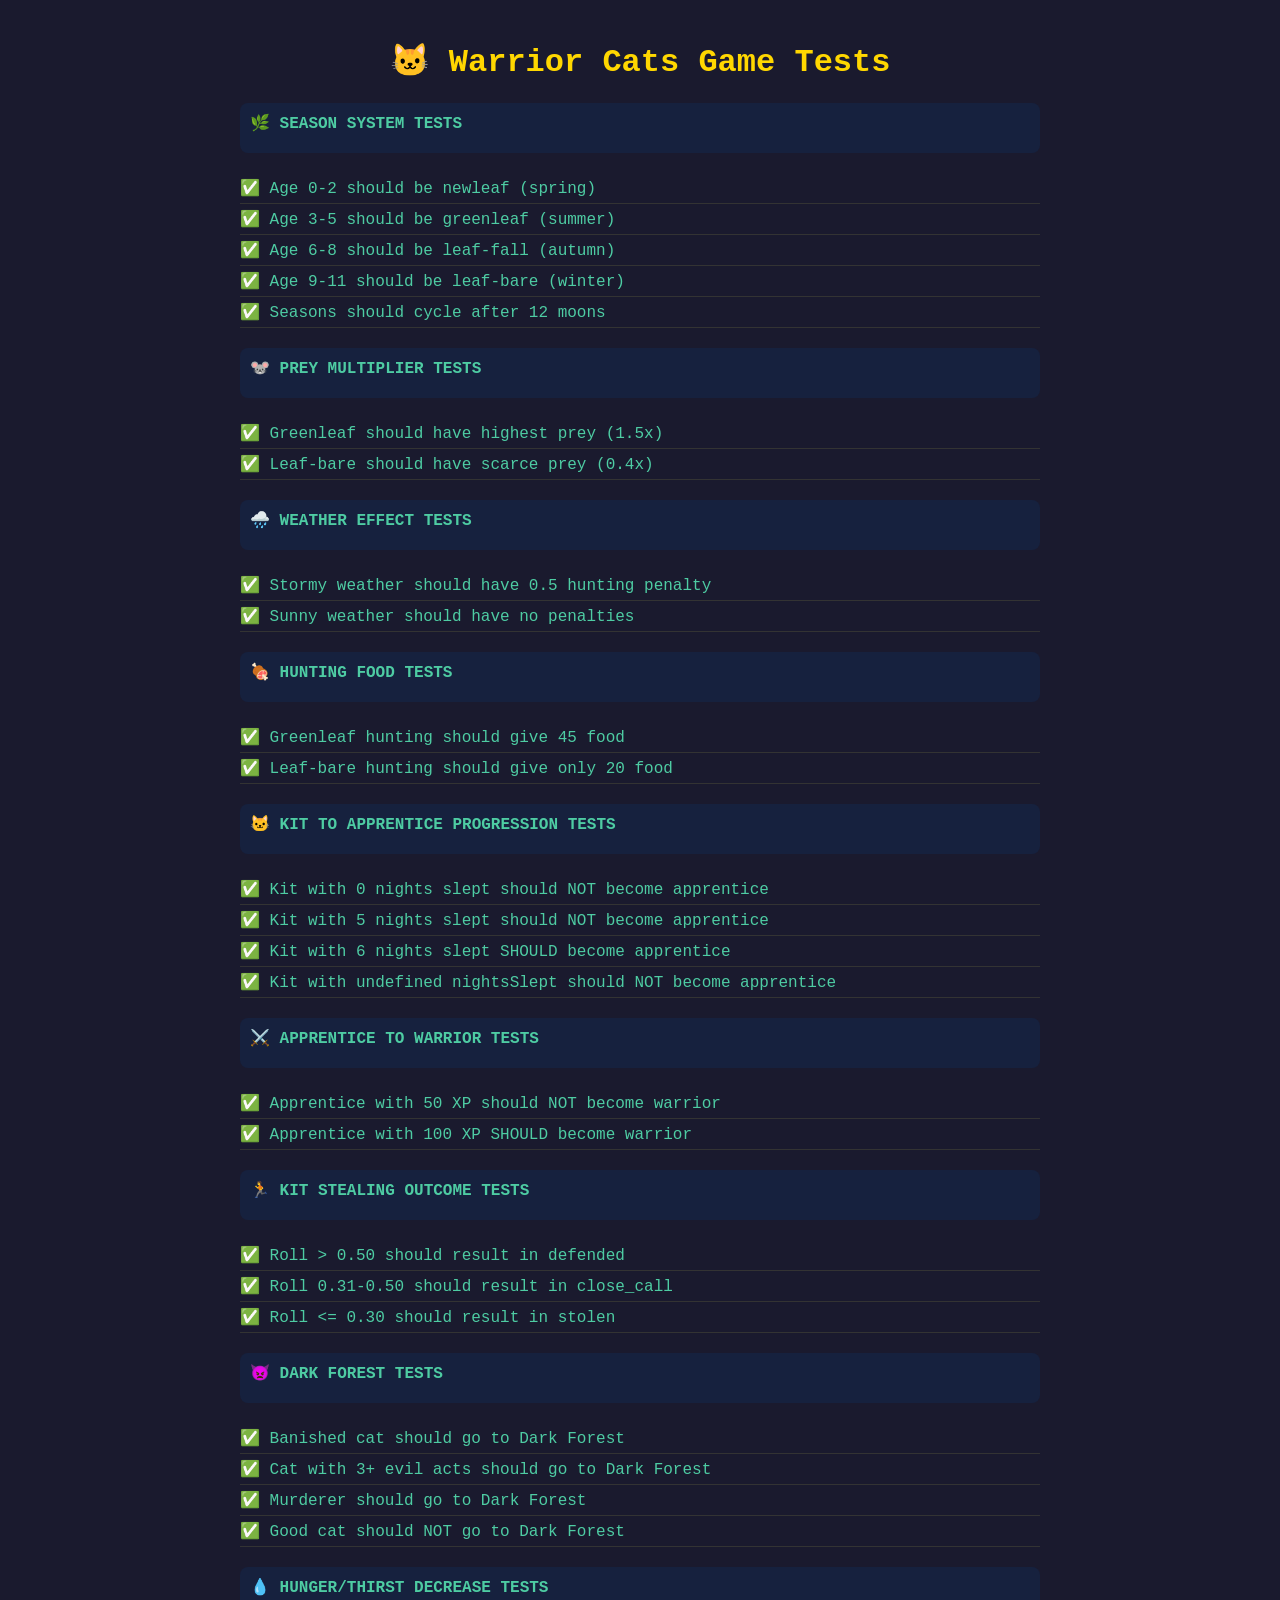
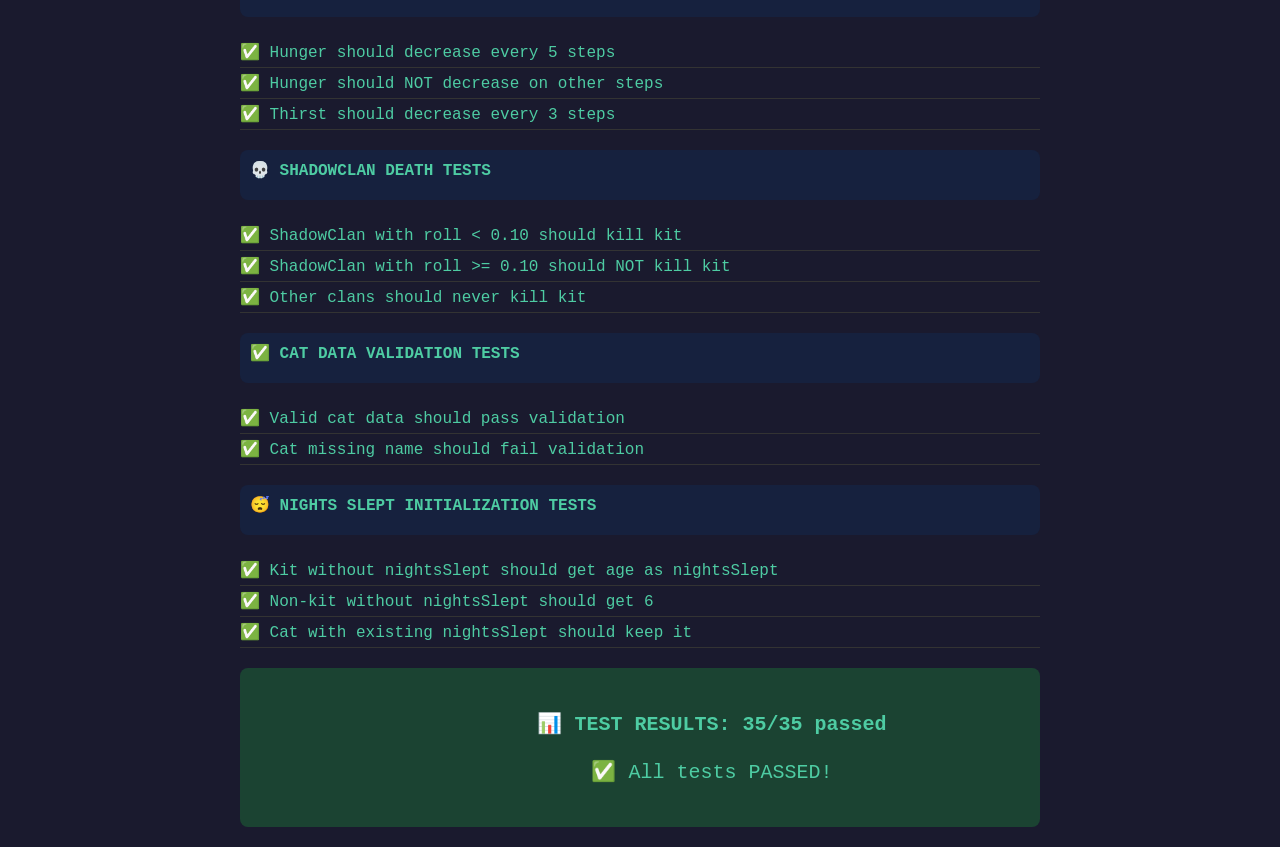
==== tests/test-runner.html @ 6818282a "Add test suite for game logic - Created game-logic.js with pure testable functions - Created browser" ====
<!DOCTYPE html>
<html lang="en">
<head>
    <meta charset="UTF-8">
    <meta name="viewport" content="width=device-width, initial-scale=1.0">
    <title>Warrior Cats Game - Test Suite</title>
    <style>
        body {
            font-family: 'Courier New', monospace;
            background: #1a1a2e;
            color: #eee;
            padding: 20px;
            max-width: 800px;
            margin: 0 auto;
        }
        h1 {
            color: #ffd700;
            text-align: center;
        }
        .test-section {
            margin: 20px 0;
            padding: 10px;
            background: #16213e;
            border-radius: 8px;
        }
        .test-section h2 {
            color: #4ecca3;
            margin: 0 0 10px 0;
            font-size: 16px;
        }
        .test-pass {
            color: #4ecca3;
        }
        .test-fail {
            color: #ff6b6b;
        }
        .test-result {
            padding: 5px 0;
            border-bottom: 1px solid #333;
        }
        .summary {
            font-size: 20px;
            text-align: center;
            padding: 20px;
            margin-top: 20px;
            border-radius: 8px;
        }
        .summary.pass {
            background: #1b4332;
            color: #4ecca3;
        }
        .summary.fail {
            background: #4a1515;
            color: #ff6b6b;
        }
        #output {
            white-space: pre-wrap;
        }
    </style>
</head>
<body>
    <h1>🐱 Warrior Cats Game Tests</h1>
    <div id="output"></div>
    
    <script src="../js/game-logic.js"></script>
    <script>
        // Simple test framework
        let testsRun = 0;
        let testsPassed = 0;
        let testsFailed = 0;
        let currentSection = '';
        const output = document.getElementById('output');
        
        function log(text, className = '') {
            const div = document.createElement('div');
            div.className = className;
            div.textContent = text;
            output.appendChild(div);
        }
        
        function section(name) {
            currentSection = name;
            const div = document.createElement('div');
            div.className = 'test-section';
            div.innerHTML = `<h2>${name}</h2>`;
            output.appendChild(div);
        }
        
        function test(name, fn) {
            testsRun++;
            try {
                fn();
                testsPassed++;
                log(`✅ ${name}`, 'test-result test-pass');
            } catch (error) {
                testsFailed++;
                log(`❌ ${name} - ${error.message}`, 'test-result test-fail');
            }
        }
        
        function assertEqual(actual, expected, message = '') {
            if (actual !== expected) {
                throw new Error(`${message} Expected ${expected}, got ${actual}`);
            }
        }
        
        function assertTrue(value, message = '') {
            if (!value) {
                throw new Error(`${message} Expected true, got ${value}`);
            }
        }
        
        function assertFalse(value, message = '') {
            if (value) {
                throw new Error(`${message} Expected false, got ${value}`);
            }
        }
        
        // ============= RUN TESTS =============
        
        // SEASON TESTS
        section('🌿 SEASON SYSTEM TESTS');
        
        test('Age 0-2 should be newleaf (spring)', () => {
            assertEqual(calculateSeason(0), 'newleaf');
            assertEqual(calculateSeason(1), 'newleaf');
            assertEqual(calculateSeason(2), 'newleaf');
        });
        
        test('Age 3-5 should be greenleaf (summer)', () => {
            assertEqual(calculateSeason(3), 'greenleaf');
            assertEqual(calculateSeason(4), 'greenleaf');
            assertEqual(calculateSeason(5), 'greenleaf');
        });
        
        test('Age 6-8 should be leaf-fall (autumn)', () => {
            assertEqual(calculateSeason(6), 'leaf-fall');
            assertEqual(calculateSeason(7), 'leaf-fall');
            assertEqual(calculateSeason(8), 'leaf-fall');
        });
        
        test('Age 9-11 should be leaf-bare (winter)', () => {
            assertEqual(calculateSeason(9), 'leaf-bare');
            assertEqual(calculateSeason(10), 'leaf-bare');
            assertEqual(calculateSeason(11), 'leaf-bare');
        });
        
        test('Seasons should cycle after 12 moons', () => {
            assertEqual(calculateSeason(12), 'newleaf');
            assertEqual(calculateSeason(15), 'greenleaf');
        });
        
        // PREY TESTS
        section('🐭 PREY MULTIPLIER TESTS');
        
        test('Greenleaf should have highest prey (1.5x)', () => {
            assertEqual(calculatePreyMultiplier('greenleaf'), 1.5);
        });
        
        test('Leaf-bare should have scarce prey (0.4x)', () => {
            assertEqual(calculatePreyMultiplier('leaf-bare'), 0.4);
        });
        
        // WEATHER TESTS
        section('🌧️ WEATHER EFFECT TESTS');
        
        test('Stormy weather should have 0.5 hunting penalty', () => {
            const effect = calculateWeatherEffect('stormy');
            assertEqual(effect.huntingPenalty, 0.5);
            assertEqual(effect.healthDrain, 2);
        });
        
        test('Sunny weather should have no penalties', () => {
            const effect = calculateWeatherEffect('sunny');
            assertEqual(effect.huntingPenalty, 1.0);
            assertEqual(effect.healthDrain, 0);
        });
        
        // HUNTING FOOD TESTS
        section('🍖 HUNTING FOOD TESTS');
        
        test('Greenleaf hunting should give 45 food', () => {
            assertEqual(calculateHuntingFood('greenleaf'), 45);
        });
        
        test('Leaf-bare hunting should give only 20 food', () => {
            assertEqual(calculateHuntingFood('leaf-bare'), 20);
        });
        
        // KIT TO APPRENTICE TESTS
        section('🐱 KIT TO APPRENTICE PROGRESSION TESTS');
        
        test('Kit with 0 nights slept should NOT become apprentice', () => {
            const kit = { rank: 'Kit', nightsSlept: 0 };
            assertFalse(shouldKitBecomeApprentice(kit));
        });
        
        test('Kit with 5 nights slept should NOT become apprentice', () => {
            const kit = { rank: 'Kit', nightsSlept: 5 };
            assertFalse(shouldKitBecomeApprentice(kit));
        });
        
        test('Kit with 6 nights slept SHOULD become apprentice', () => {
            const kit = { rank: 'Kit', nightsSlept: 6 };
            assertTrue(shouldKitBecomeApprentice(kit));
        });
        
        test('Kit with undefined nightsSlept should NOT become apprentice', () => {
            const kit = { rank: 'Kit' };
            assertFalse(shouldKitBecomeApprentice(kit));
        });
        
        // APPRENTICE TO WARRIOR TESTS
        section('⚔️ APPRENTICE TO WARRIOR TESTS');
        
        test('Apprentice with 50 XP should NOT become warrior', () => {
            const apprentice = { rank: 'Apprentice', experience: 50 };
            assertFalse(shouldApprenticeBecomeWarrior(apprentice));
        });
        
        test('Apprentice with 100 XP SHOULD become warrior', () => {
            const apprentice = { rank: 'Apprentice', experience: 100 };
            assertTrue(shouldApprenticeBecomeWarrior(apprentice));
        });
        
        // STEALING TESTS
        section('🏃 KIT STEALING OUTCOME TESTS');
        
        test('Roll > 0.50 should result in defended', () => {
            assertEqual(calculateStealingOutcome(0.51), 'defended');
            assertEqual(calculateStealingOutcome(0.99), 'defended');
        });
        
        test('Roll 0.31-0.50 should result in close_call', () => {
            assertEqual(calculateStealingOutcome(0.31), 'close_call');
            assertEqual(calculateStealingOutcome(0.50), 'close_call');
        });
        
        test('Roll <= 0.30 should result in stolen', () => {
            assertEqual(calculateStealingOutcome(0.30), 'stolen');
            assertEqual(calculateStealingOutcome(0.01), 'stolen');
        });
        
        // DARK FOREST TESTS
        section('👿 DARK FOREST TESTS');
        
        test('Banished cat should go to Dark Forest', () => {
            const cat = { isBanished: true };
            assertTrue(shouldGoToDarkForest(cat));
        });
        
        test('Cat with 3+ evil acts should go to Dark Forest', () => {
            const cat = { evilActs: 3 };
            assertTrue(shouldGoToDarkForest(cat));
        });
        
        test('Murderer should go to Dark Forest', () => {
            const cat = { murderedCat: true };
            assertTrue(shouldGoToDarkForest(cat));
        });
        
        test('Good cat should NOT go to Dark Forest', () => {
            const cat = { evilActs: 0 };
            assertFalse(shouldGoToDarkForest(cat));
        });
        
        // HUNGER/THIRST TESTS
        section('💧 HUNGER/THIRST DECREASE TESTS');
        
        test('Hunger should decrease every 5 steps', () => {
            assertEqual(calculateHungerDecrease(5), 1);
            assertEqual(calculateHungerDecrease(10), 1);
        });
        
        test('Hunger should NOT decrease on other steps', () => {
            assertEqual(calculateHungerDecrease(1), 0);
            assertEqual(calculateHungerDecrease(3), 0);
        });
        
        test('Thirst should decrease every 3 steps', () => {
            assertEqual(calculateThirstDecrease(3), 1);
            assertEqual(calculateThirstDecrease(6), 1);
        });
        
        // SHADOWCLAN TESTS
        section('💀 SHADOWCLAN DEATH TESTS');
        
        test('ShadowClan with roll < 0.10 should kill kit', () => {
            assertTrue(shouldShadowClanKillKit('shadow', 0.05));
        });
        
        test('ShadowClan with roll >= 0.10 should NOT kill kit', () => {
            assertFalse(shouldShadowClanKillKit('shadow', 0.10));
        });
        
        test('Other clans should never kill kit', () => {
            assertFalse(shouldShadowClanKillKit('thunder', 0.01));
            assertFalse(shouldShadowClanKillKit('river', 0.01));
        });
        
        // VALIDATION TESTS
        section('✅ CAT DATA VALIDATION TESTS');
        
        test('Valid cat data should pass validation', () => {
            const cat = { name: 'Stormkit', rank: 'Kit', age: 0, health: 100, hunger: 100, thirst: 100 };
            const result = validateCatData(cat);
            assertTrue(result.valid);
        });
        
        test('Cat missing name should fail validation', () => {
            const cat = { rank: 'Kit', age: 0, health: 100, hunger: 100, thirst: 100 };
            const result = validateCatData(cat);
            assertFalse(result.valid);
        });
        
        // NIGHTS SLEPT TESTS
        section('😴 NIGHTS SLEPT INITIALIZATION TESTS');
        
        test('Kit without nightsSlept should get age as nightsSlept', () => {
            const kit = { rank: 'Kit', age: 3 };
            assertEqual(initializeNightsSlept(kit), 3);
        });
        
        test('Non-kit without nightsSlept should get 6', () => {
            const warrior = { rank: 'Warrior', age: 20 };
            assertEqual(initializeNightsSlept(warrior), 6);
        });
        
        test('Cat with existing nightsSlept should keep it', () => {
            const kit = { rank: 'Kit', age: 5, nightsSlept: 2 };
            assertEqual(initializeNightsSlept(kit), 2);
        });
        
        // SUMMARY
        const summaryDiv = document.createElement('div');
        summaryDiv.className = `summary ${testsFailed > 0 ? 'fail' : 'pass'}`;
        summaryDiv.innerHTML = `
            <strong>📊 TEST RESULTS: ${testsPassed}/${testsRun} passed</strong><br>
            ${testsFailed > 0 ? `❌ ${testsFailed} tests FAILED` : '✅ All tests PASSED!'}
        `;
        output.appendChild(summaryDiv);
    </script>
</body>
</html>
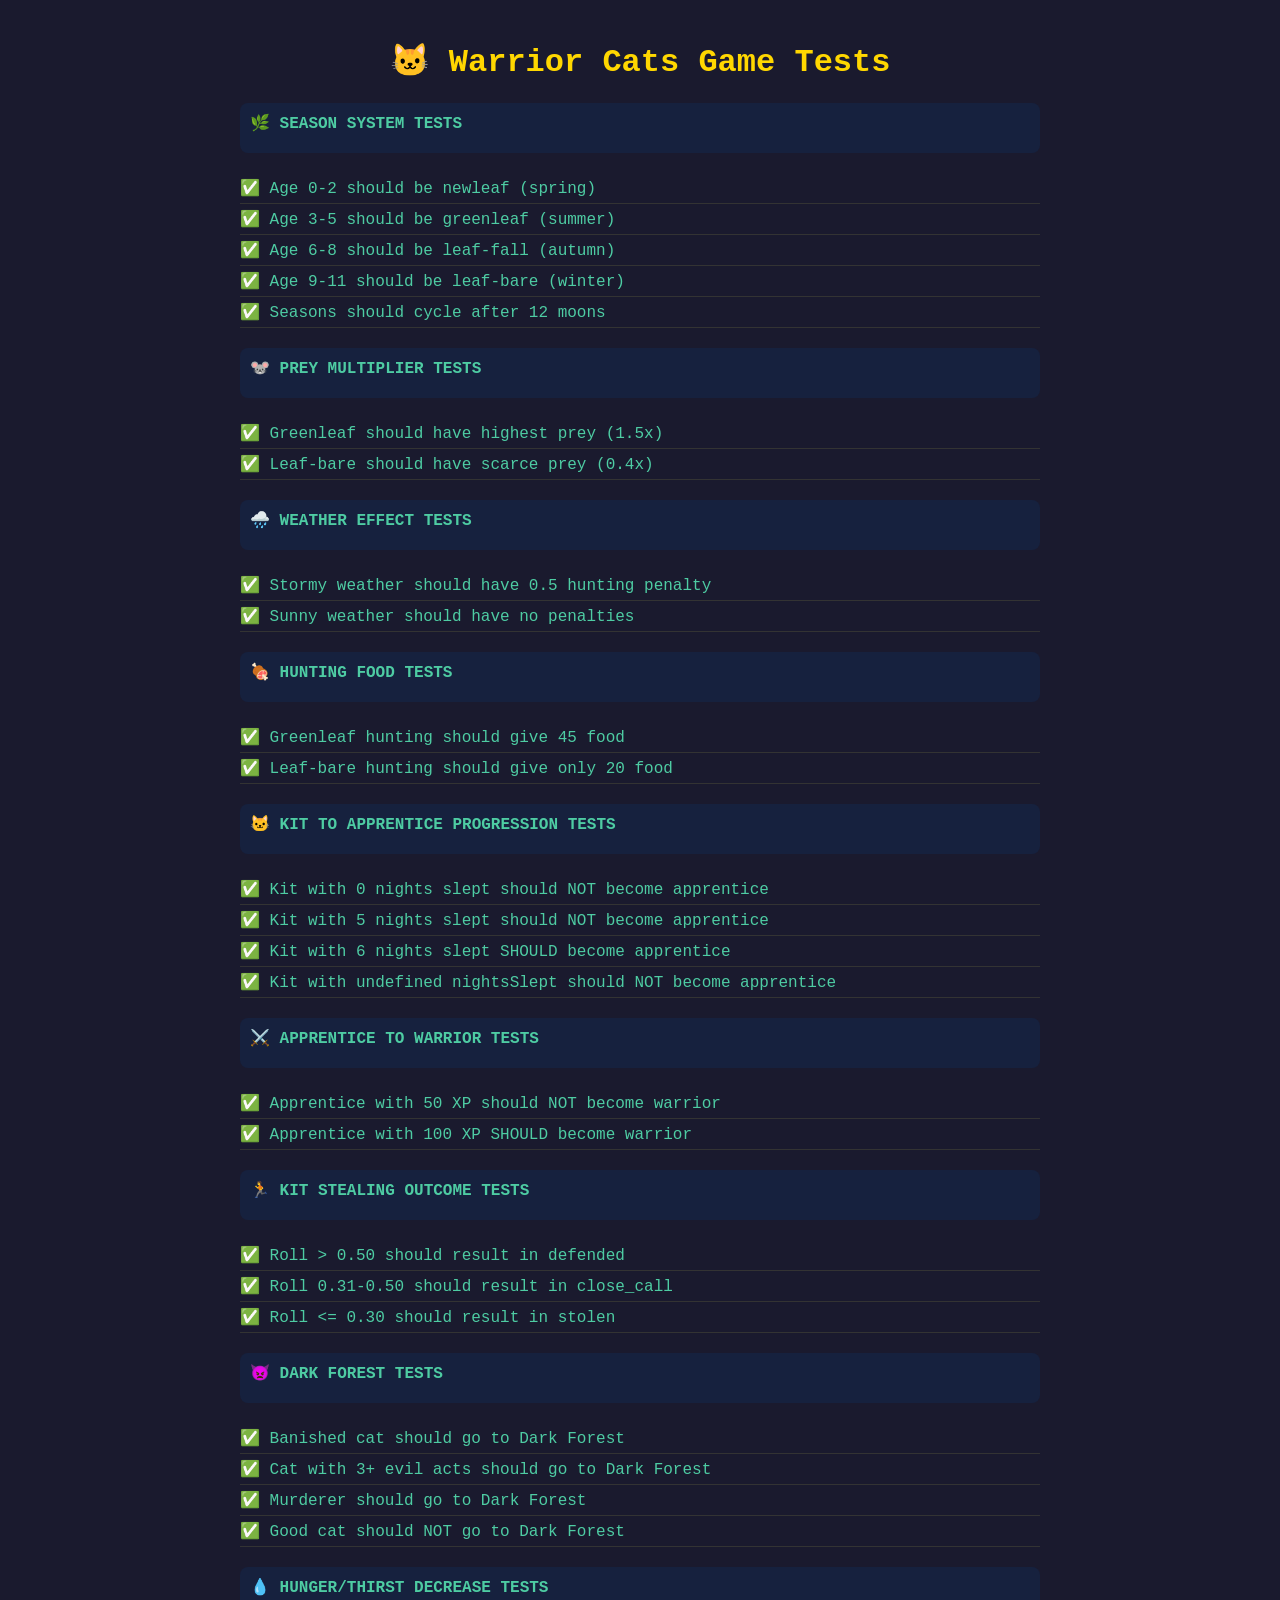
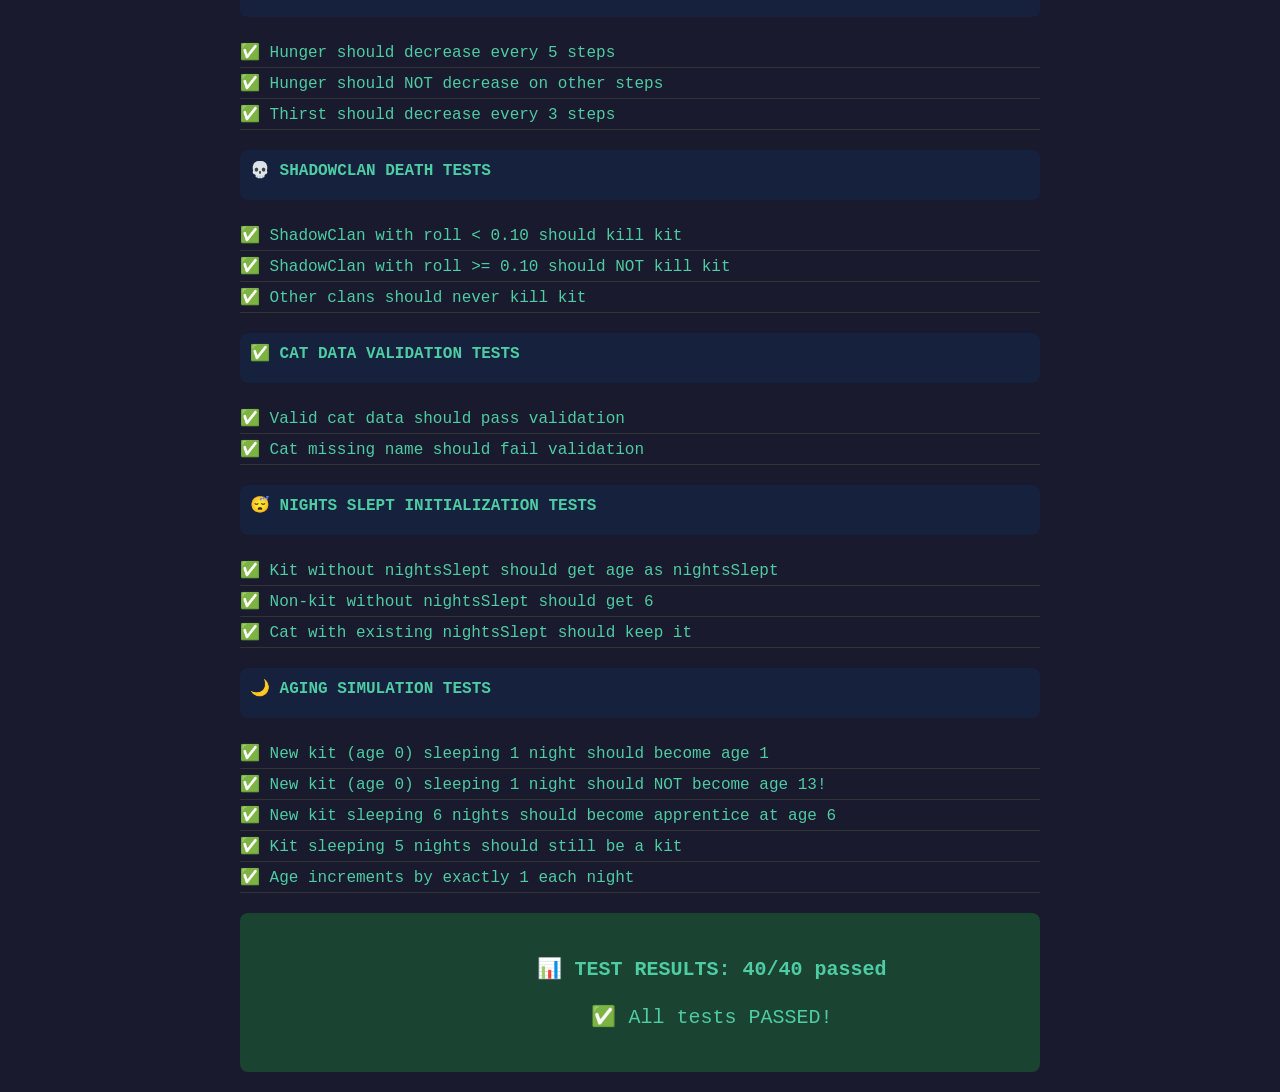
==== commit 2aeedb14: "Fix aging bug and add aging tests IMPORTANT CHANGES: - Kit becomes apprentice at 6 moons (after 6 sl" ====
--- a/tests/test-runner.html
+++ b/tests/test-runner.html
@@ -331,6 +331,47 @@
             assertEqual(initializeNightsSlept(kit), 2);
         });
         
+        // AGING SIMULATION TESTS (THE MOST IMPORTANT!)
+        section('🌙 AGING SIMULATION TESTS');
+        
+        test('New kit (age 0) sleeping 1 night should become age 1', () => {
+            const kit = { rank: 'Kit', age: 0, nightsSlept: 0 };
+            const result = simulateSleepOneNight(kit);
+            assertEqual(result.age, 1);
+            assertEqual(result.nightsSlept, 1);
+        });
+        
+        test('New kit (age 0) sleeping 1 night should NOT become age 13!', () => {
+            const kit = { rank: 'Kit', age: 0, nightsSlept: 0 };
+            const result = simulateSleepOneNight(kit);
+            assertTrue(result.age < 10);
+        });
+        
+        test('New kit sleeping 6 nights should become apprentice at age 6', () => {
+            const kit = { rank: 'Kit', age: 0, nightsSlept: 0 };
+            const result = simulateSleepNights(kit, 6);
+            assertEqual(result.age, 6);
+            assertEqual(result.nightsSlept, 6);
+            assertEqual(result.rank, 'Apprentice');
+        });
+        
+        test('Kit sleeping 5 nights should still be a kit', () => {
+            const kit = { rank: 'Kit', age: 0, nightsSlept: 0 };
+            const result = simulateSleepNights(kit, 5);
+            assertEqual(result.age, 5);
+            assertEqual(result.rank, 'Kit');
+        });
+        
+        test('Age increments by exactly 1 each night', () => {
+            let cat = { rank: 'Kit', age: 0, nightsSlept: 0 };
+            let result = simulateSleepOneNight(cat);
+            assertEqual(result.age, 1);
+            result = simulateSleepOneNight({ ...cat, age: result.age, nightsSlept: result.nightsSlept });
+            assertEqual(result.age, 2);
+            result = simulateSleepOneNight({ ...cat, age: result.age, nightsSlept: result.nightsSlept });
+            assertEqual(result.age, 3);
+        });
+        
         // SUMMARY
         const summaryDiv = document.createElement('div');
         summaryDiv.className = `summary ${testsFailed > 0 ? 'fail' : 'pass'}`;
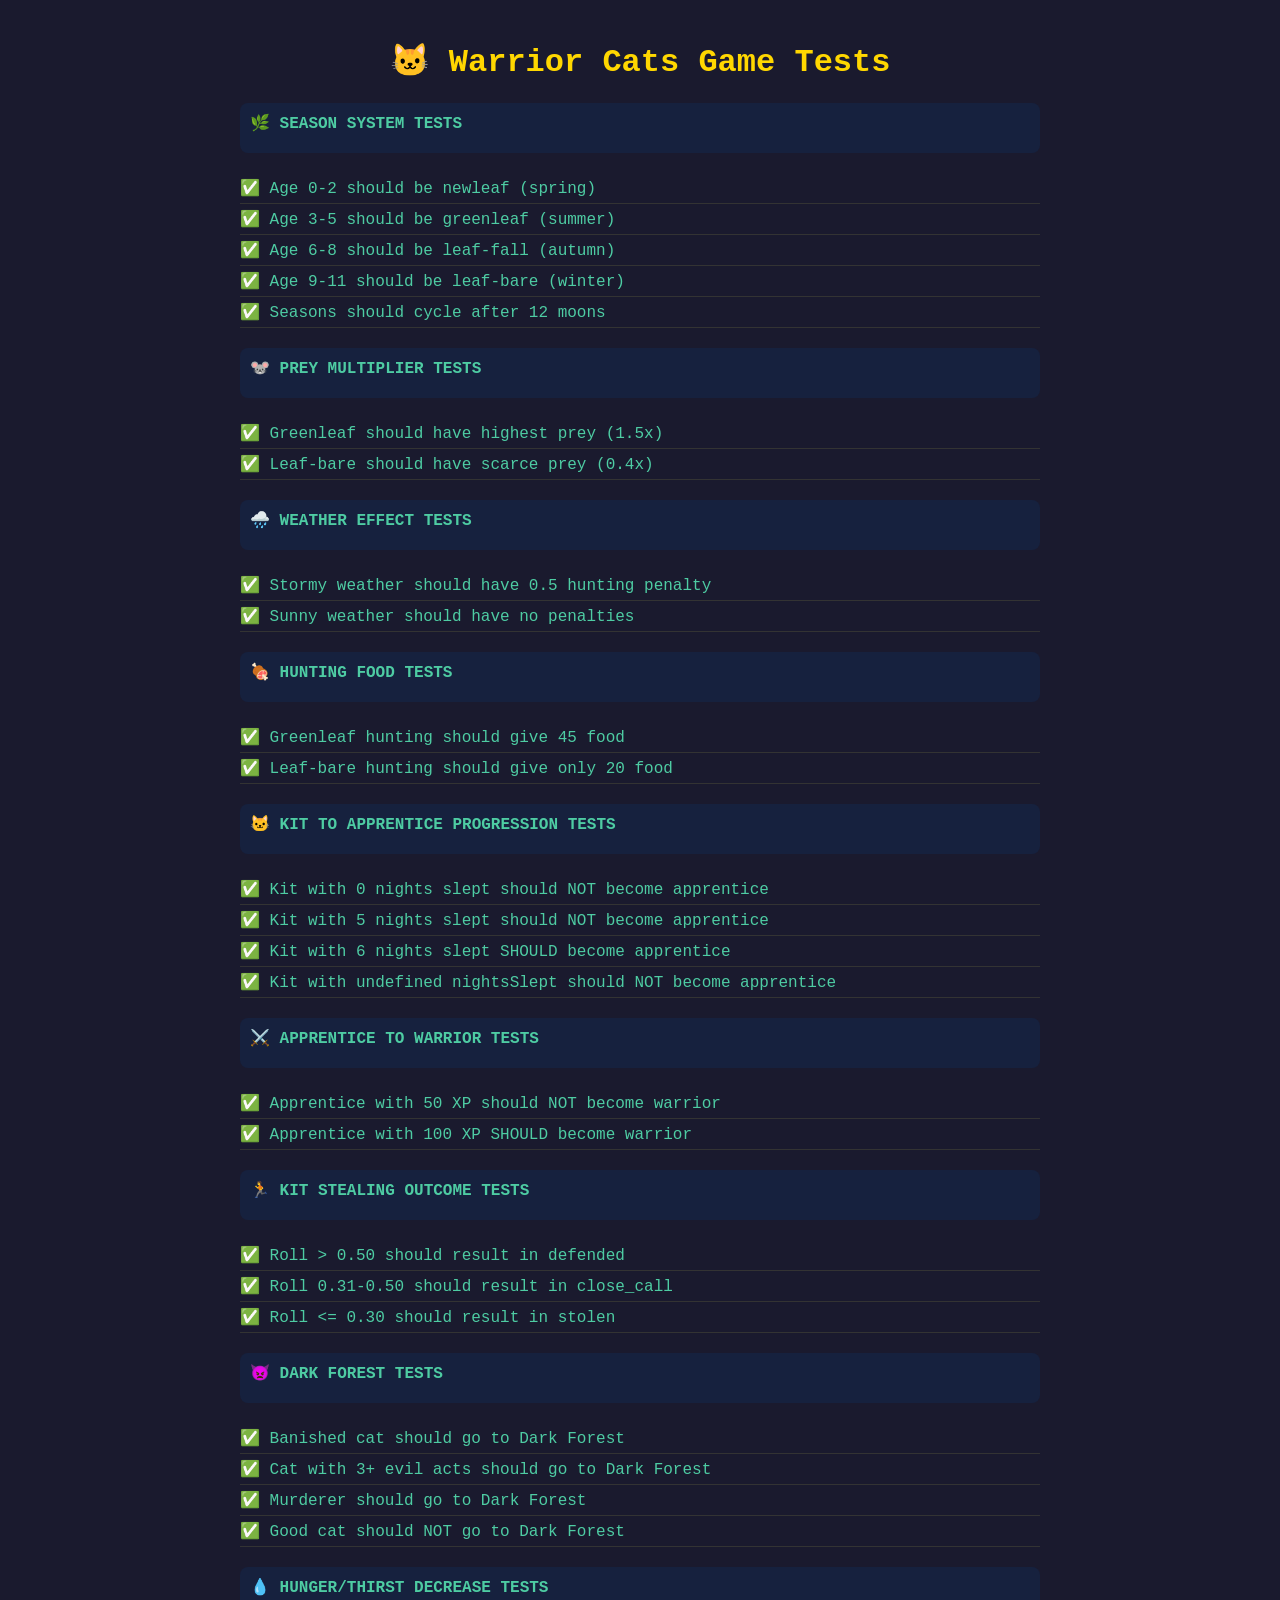
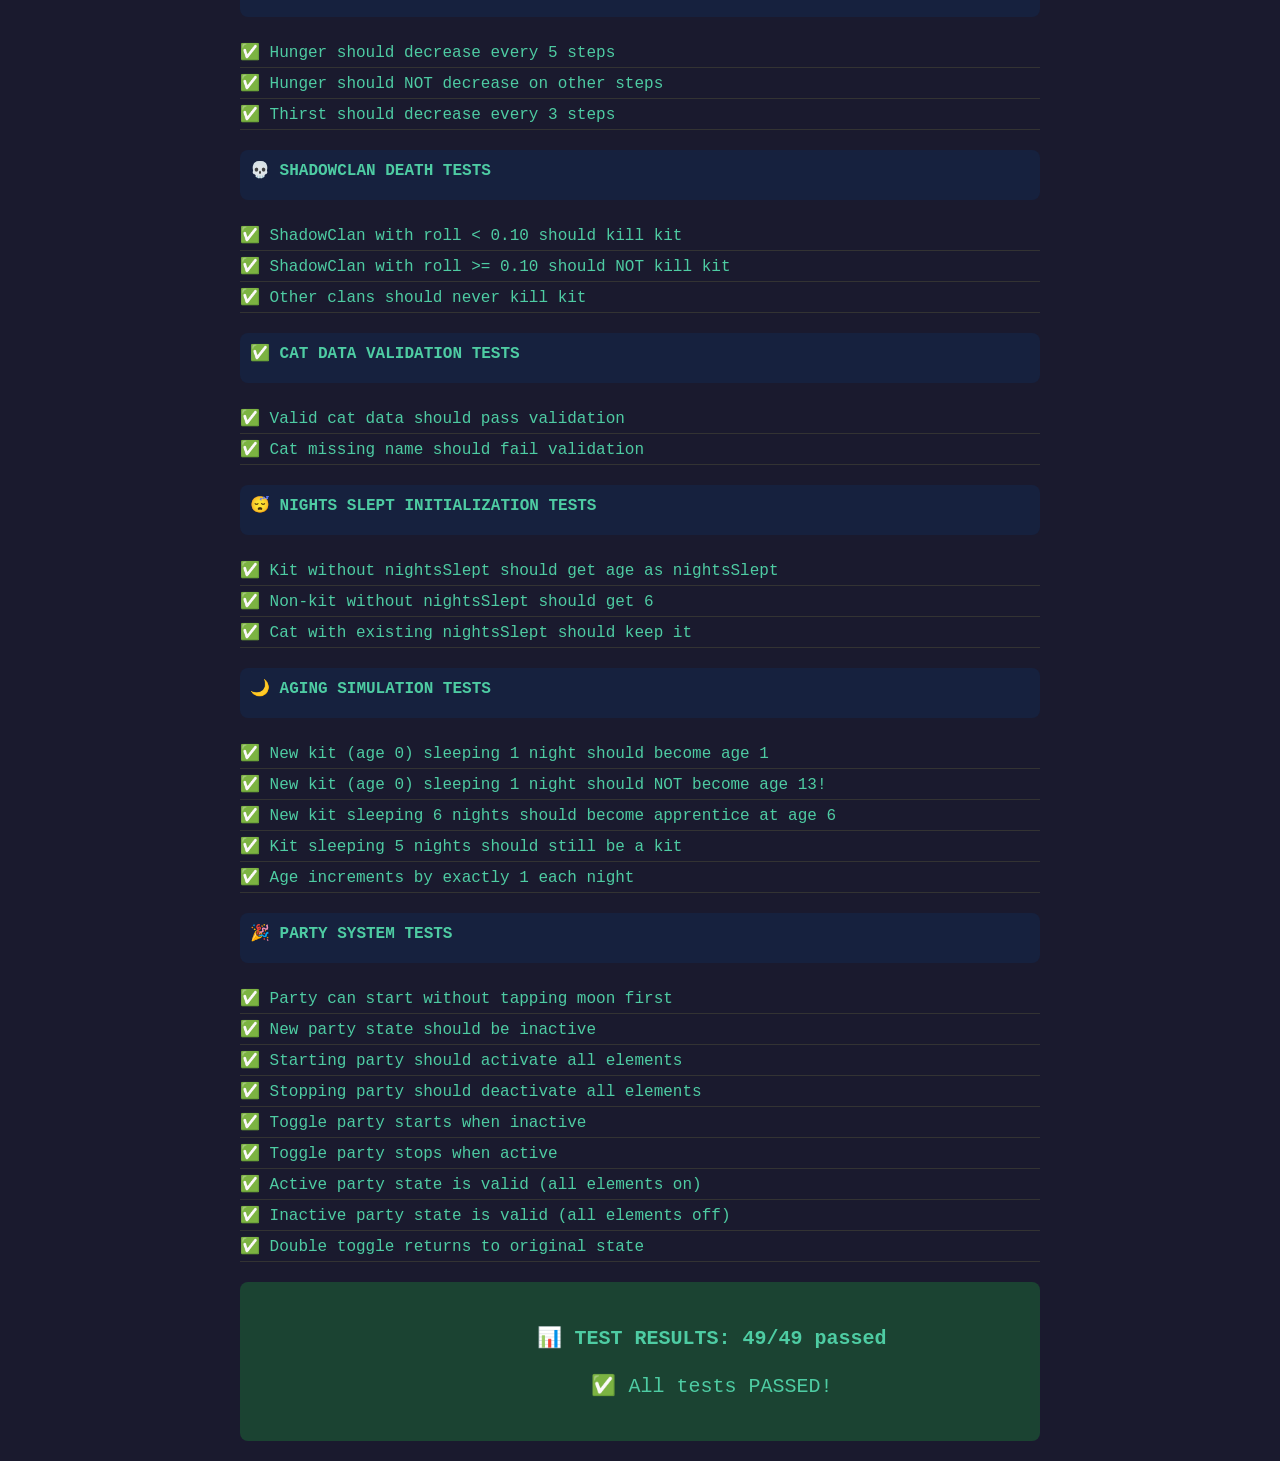
==== commit 2c424e74: "Add party system tests Added 10 new tests for the party system: - Party can start without tapping mo" ====
--- a/tests/test-runner.html
+++ b/tests/test-runner.html
@@ -372,6 +372,66 @@
             assertEqual(result.age, 3);
         });
         
+        // PARTY SYSTEM TESTS
+        section('🎉 PARTY SYSTEM TESTS');
+        
+        test('Party can start without tapping moon first', () => {
+            assertTrue(canStartParty());
+        });
+        
+        test('New party state should be inactive', () => {
+            const state = createPartyState();
+            assertFalse(state.isActive);
+            assertFalse(state.musicPlaying);
+            assertFalse(state.hasDiscoLights);
+        });
+        
+        test('Starting party should activate all elements', () => {
+            const state = createPartyState();
+            const newState = startParty(state);
+            assertTrue(newState.isActive);
+            assertTrue(newState.musicPlaying);
+            assertTrue(newState.hasDiscoLights);
+            assertTrue(newState.hasDancingCats);
+            assertTrue(newState.hasPartyText);
+        });
+        
+        test('Stopping party should deactivate all elements', () => {
+            const activeState = startParty(createPartyState());
+            const stoppedState = stopParty(activeState);
+            assertFalse(stoppedState.isActive);
+            assertFalse(stoppedState.musicPlaying);
+        });
+        
+        test('Toggle party starts when inactive', () => {
+            const state = createPartyState();
+            const newState = toggleParty(state);
+            assertTrue(newState.isActive);
+        });
+        
+        test('Toggle party stops when active', () => {
+            const activeState = startParty(createPartyState());
+            const newState = toggleParty(activeState);
+            assertFalse(newState.isActive);
+        });
+        
+        test('Active party state is valid (all elements on)', () => {
+            const state = startParty(createPartyState());
+            assertTrue(validatePartyState(state));
+        });
+        
+        test('Inactive party state is valid (all elements off)', () => {
+            const state = createPartyState();
+            assertTrue(validatePartyState(state));
+        });
+        
+        test('Double toggle returns to original state', () => {
+            const state = createPartyState();
+            const toggled1 = toggleParty(state);
+            const toggled2 = toggleParty(toggled1);
+            assertEqual(toggled2.isActive, state.isActive);
+        });
+        
         // SUMMARY
         const summaryDiv = document.createElement('div');
         summaryDiv.className = `summary ${testsFailed > 0 ? 'fail' : 'pass'}`;
